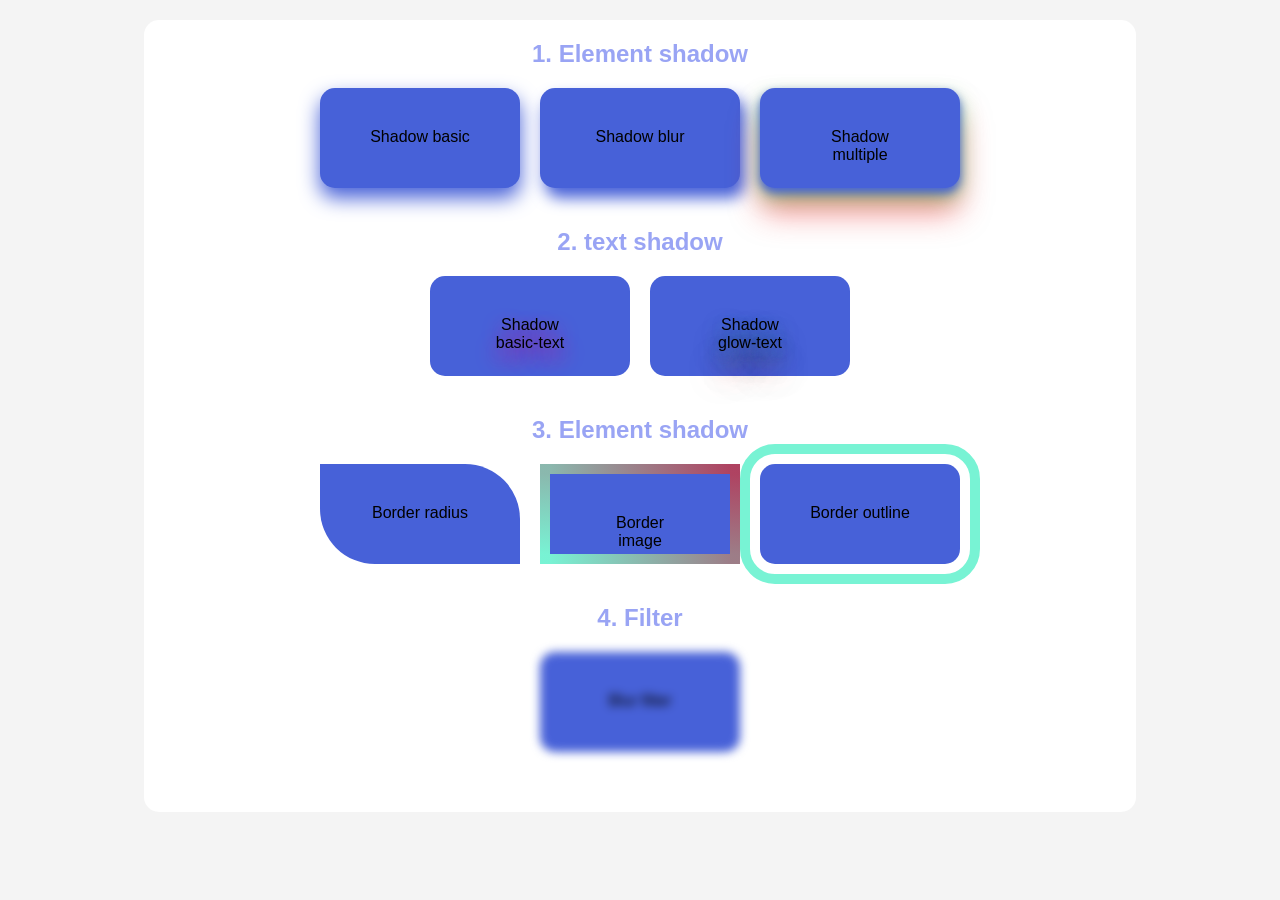
==== Decorative css/index.html @ 9cb76068 "initiall commit" ====
<!DOCTYPE html>
<html lang="en">
<head>
    <meta charset="UTF-8">
    <meta name="viewport" content="width=device-width, initial-scale=1.0">
    <title>Decorative css</title>
    <link rel="stylesheet" href="style.css">
</head>
<body>
    <div class="container">
        
        <section class="main-section">
            <h2 class="main-section-title">1. Element shadow</h2>
            <div class="example-row">
                <div class="example-box shadow-basic">Shadow basic</div>
                <div class="example-box shadow-blur">Shadow blur</div>
                <div class="example-box shadow-multiple">Shadow multiple</div>
            </div>
        </section>

        <section class="main-section">
            <h2 class="main-section-title">2. text shadow</h2>
            <div class="example-row">
                <div class="example-box shadow-basic-text">Shadow basic-text</div>
                <div class="example-box shadow-glow-text">Shadow glow-text</div>
                
            </div>
        </section>

        <section class="main-section">
            <h2 class="main-section-title">3. Element shadow</h2>
            <div class="example-row">
                <div class="example-box border-radius">Border radius</div>
                <div class="example-box border-image">Border image</div>
                <div class="example-box border-outline">Border outline</div>
            </div>
        </section>

        <section class="main-section">
            <h2 class="main-section-title">4. Filter</h2>
            <div class="example-row">
                <div class="example-box blur-filter">Blur filter</div>

            </div>
        </section>
    </div>
</body>
</html>
---- Decorative css/style.css ----
*{
    box-sizing: border-box;
    margin: 0;
    padding: 0;
}
body{
    font-family: Arial, sans-serif;
    background-color: #f4f4f4;
    padding: 20px;
    
}



.container{
    max-width: 80%;
    margin: auto;
    background: #fff;
    padding: 20px;
    border-radius: 15px;
}

.main-section{
    margin-bottom: 40px;
}
.main-section-title{
    text-align: center;
    color: #6677eeaa;
    margin-bottom: 20px;

}.example-row{
    display: flex;
    justify-content: center;
    gap: 20px;
}
.example-box{
    width: 200px;
    height: 100px;
    background-color: rgb(71, 97, 216);
    border-radius: 15px;
    text-align: center;
    padding: 40px 50px

}
.shadow-basic{
    box-shadow: 0px 10px 20px rgba(71, 97, 216);
    
}
.shadow-blur{
    box-shadow: 5px 10px 15px rgba(71, 97, 216);
}
.shadow-multiple{
    box-shadow: 
    0px 5px 10px rgba(71, 97, 216), 
    0px 10px 20px rgba(27, 201, 56, 0.5), 
    0px 25px 30px rgba(238, 42, 42, 0.5);
}
.shadow-basic-text{

    text-shadow: 0px 10px 20px rgb(214, 20, 140);

}
.shadow-glow-text{
    text-shadow:  0px 5px 10px rgba(71, 97, 216), 
    0px 10px 20px rgba(27, 201, 56, 0.5), 
    0px 25px 30px rgba(238, 42, 42, 0.5);
}

.border-radius{
    border-radius: 0 55px 0 55px;
}
.border-image{
    border: 10px solid;

    border-image: linear-gradient(45deg, #78f3d4, #af4261) 1;
}

.border-outline{
    outline: 10px solid #78f3d4;
    outline-offset: 10px;
}
.blur-filter{
    filter: blur(5px);
}
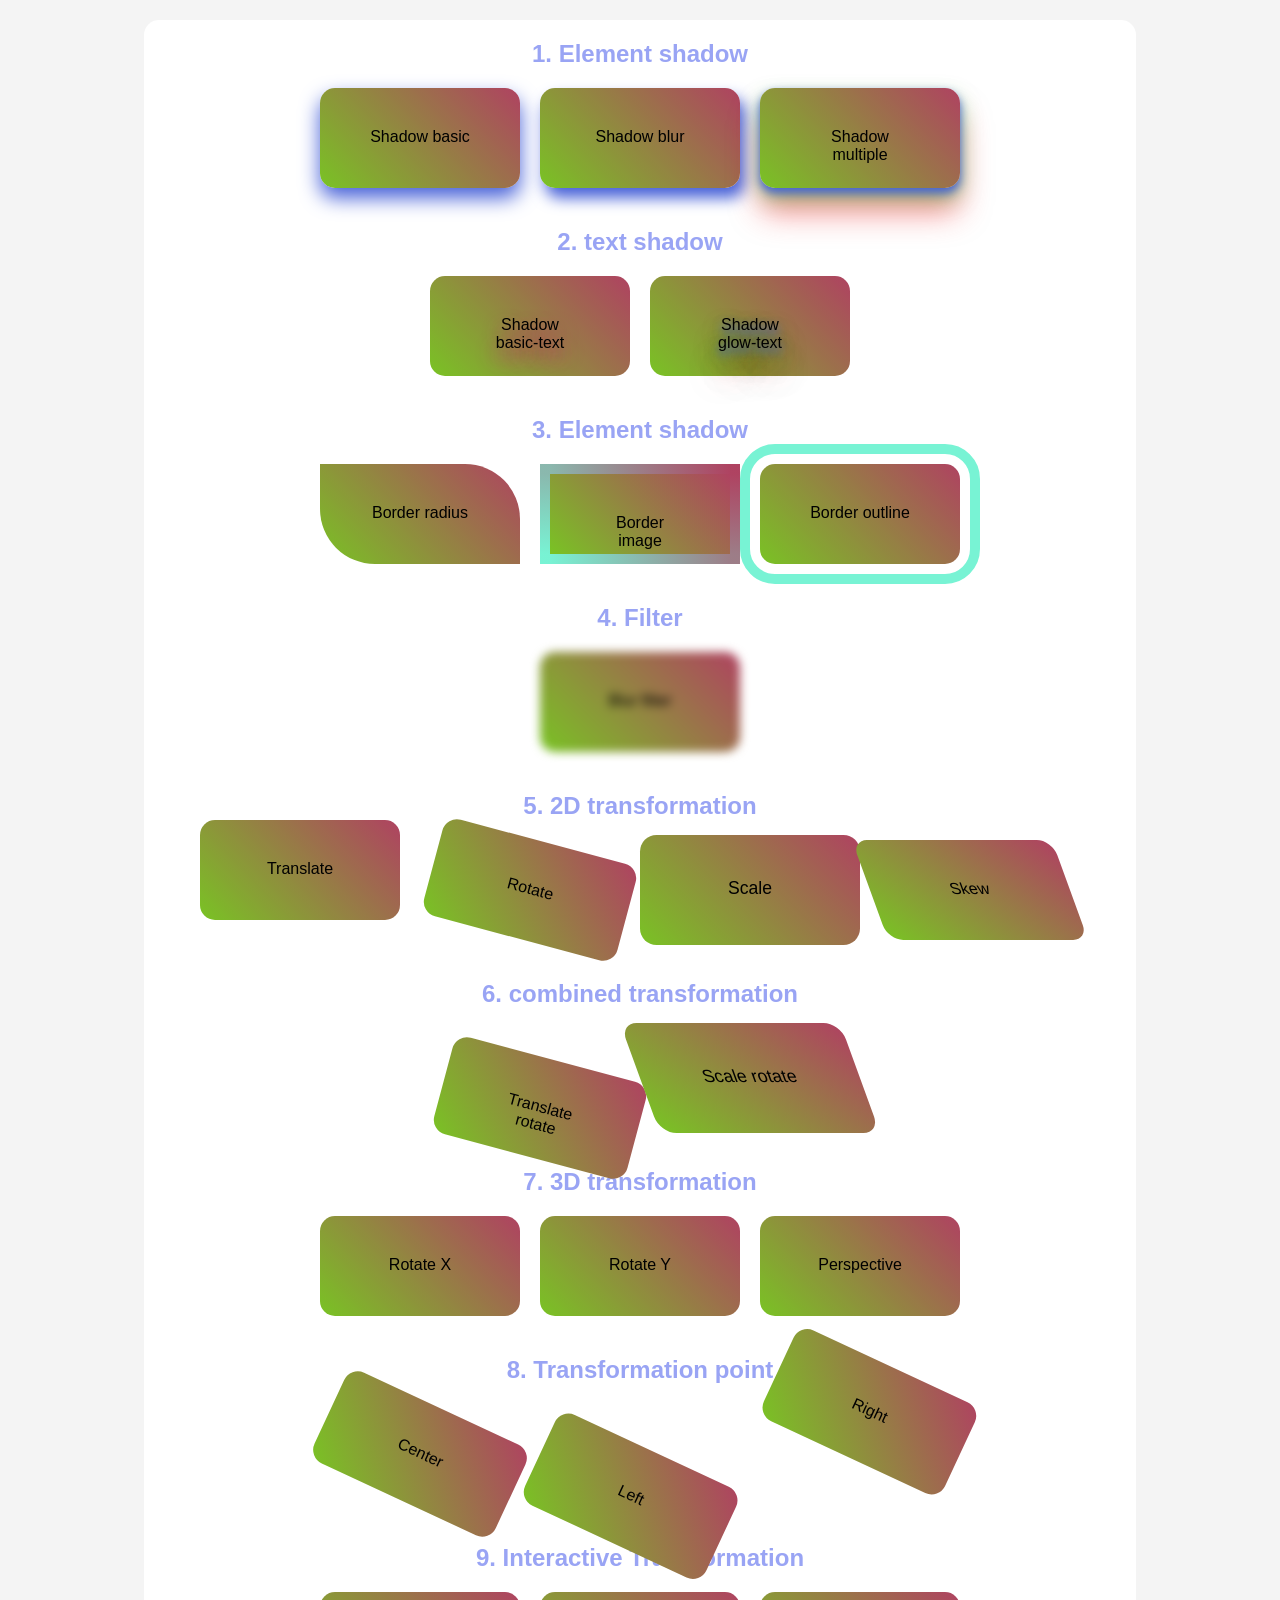
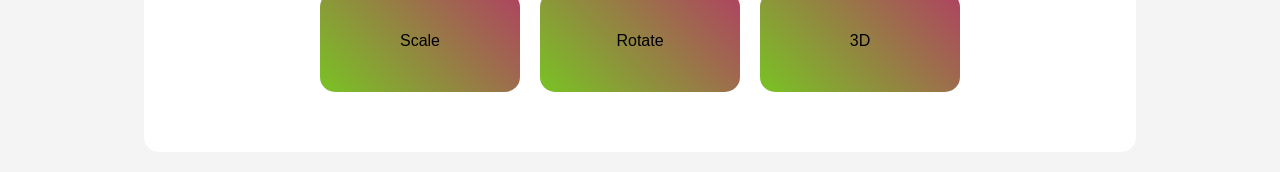
==== commit b8f5f53c: "feat: CSS Transformation" ====
--- a/Decorative css/index.html
+++ b/Decorative css/index.html
@@ -43,6 +43,56 @@
 
             </div>
         </section>
+
+        <section class="main-section">
+            <h2 class="main-section-title">5. 2D transformation</h2>
+            <div class="example-row">
+                <div class="example-box translate">Translate</div>
+                <div class="example-box rotate">Rotate</div>
+                <div class="example-box scale">Scale</div>
+                <div class="example-box skew">Skew</div>
+
+            </div>
+        </section>
+
+        <section class="main-section">
+            <h2 class="main-section-title">6. combined transformation</h2>
+            <div class="example-row">
+                <div class="example-box translate-rotate">Translate rotate</div>
+                <div class="example-box scale-rotate">Scale rotate</div>
+                
+
+            </div>
+        </section>
+
+        <section class="main-section">
+            <h2 class="main-section-title">7. 3D transformation</h2>
+            <div class="example-row">
+                <div class="example-box rotate-x">Rotate X</div>
+                <div class="example-box rotate-y">Rotate Y</div>
+                <div class="example-box perspective">Perspective</div>
+
+            </div>
+        </section>
+        <section class="main-section">
+            <h2 class="main-section-title">8. Transformation point</h2>
+            <div class="example-row">
+                <div class="example-box point-center">Center</div>
+                <div class="example-box point-left">Left</div>
+                <div class="example-box point-right">Right</div>
+
+            </div>
+        </section>
+
+        <section class="main-section">
+            <h2 class="main-section-title">9. Interactive Transformation</h2>
+            <div class="example-row">
+                <div class="example-box hover-scale">Scale</div>
+                <div class="example-box hover-rotate">Rotate</div>
+                <div class="example-box hover-3d">3D</div>
+
+            </div>
+        </section>
     </div>
 </body>
 </html>
--- a/Decorative css/style.css
+++ b/Decorative css/style.css
@@ -31,12 +31,13 @@
 }.example-row{
     display: flex;
     justify-content: center;
+    flex-wrap: wrap;
     gap: 20px;
 }
 .example-box{
     width: 200px;
     height: 100px;
-    background-color: rgb(71, 97, 216);
+    background: linear-gradient(45deg, #79c324, #af4261);
     border-radius: 15px;
     text-align: center;
     padding: 40px 50px
@@ -81,4 +82,58 @@
 }
 .blur-filter{
     filter: blur(5px);
+}
+.translate{
+    transform: translate(-10px, -20px);
+}
+.rotate{
+    transform: rotate(15deg);
+}
+.scale{
+    transform: scale(1.1);
+}
+.skew{
+    transform: skew(20deg);
+}
+.translate-rotate{
+    transform: translate(10px, 30px) rotate(15deg);
+}
+.scale-rotate{
+    transform: scale(1.1) skew(20deg);
+}
+.rotate-x:hover{
+    transform: rotateX(360deg);
+    transition: transform 1s ease;
+}
+.rotate-y:hover{
+    transform: rotateY(360deg);
+    transition: transform 1s ease;
+}
+.perspective:hover{
+    transform: perspective(500px) rotateY(20deg);
+    transition: transform 1s ease;
+}
+.point-center{
+    transform-origin: center;
+    transform: rotate(25deg);
+}
+.point-left{
+    transform-origin: left;
+    transform: rotate(25deg);
+}
+.point-right{
+    transform-origin: right;
+    transform: rotate(25deg);
+}
+.hover-scale:hover{
+    transition: transform 1.3s ease;
+    transform: scale(1.4);
+}
+.hover-rotate:hover{
+    transition: transform 1s ease;
+    transform: rotate(100deg);
+}
+.hover-3d:hover{
+    transition: transform 1s ease;
+    transform: perspective(50px) rotateY(20deg);
 }
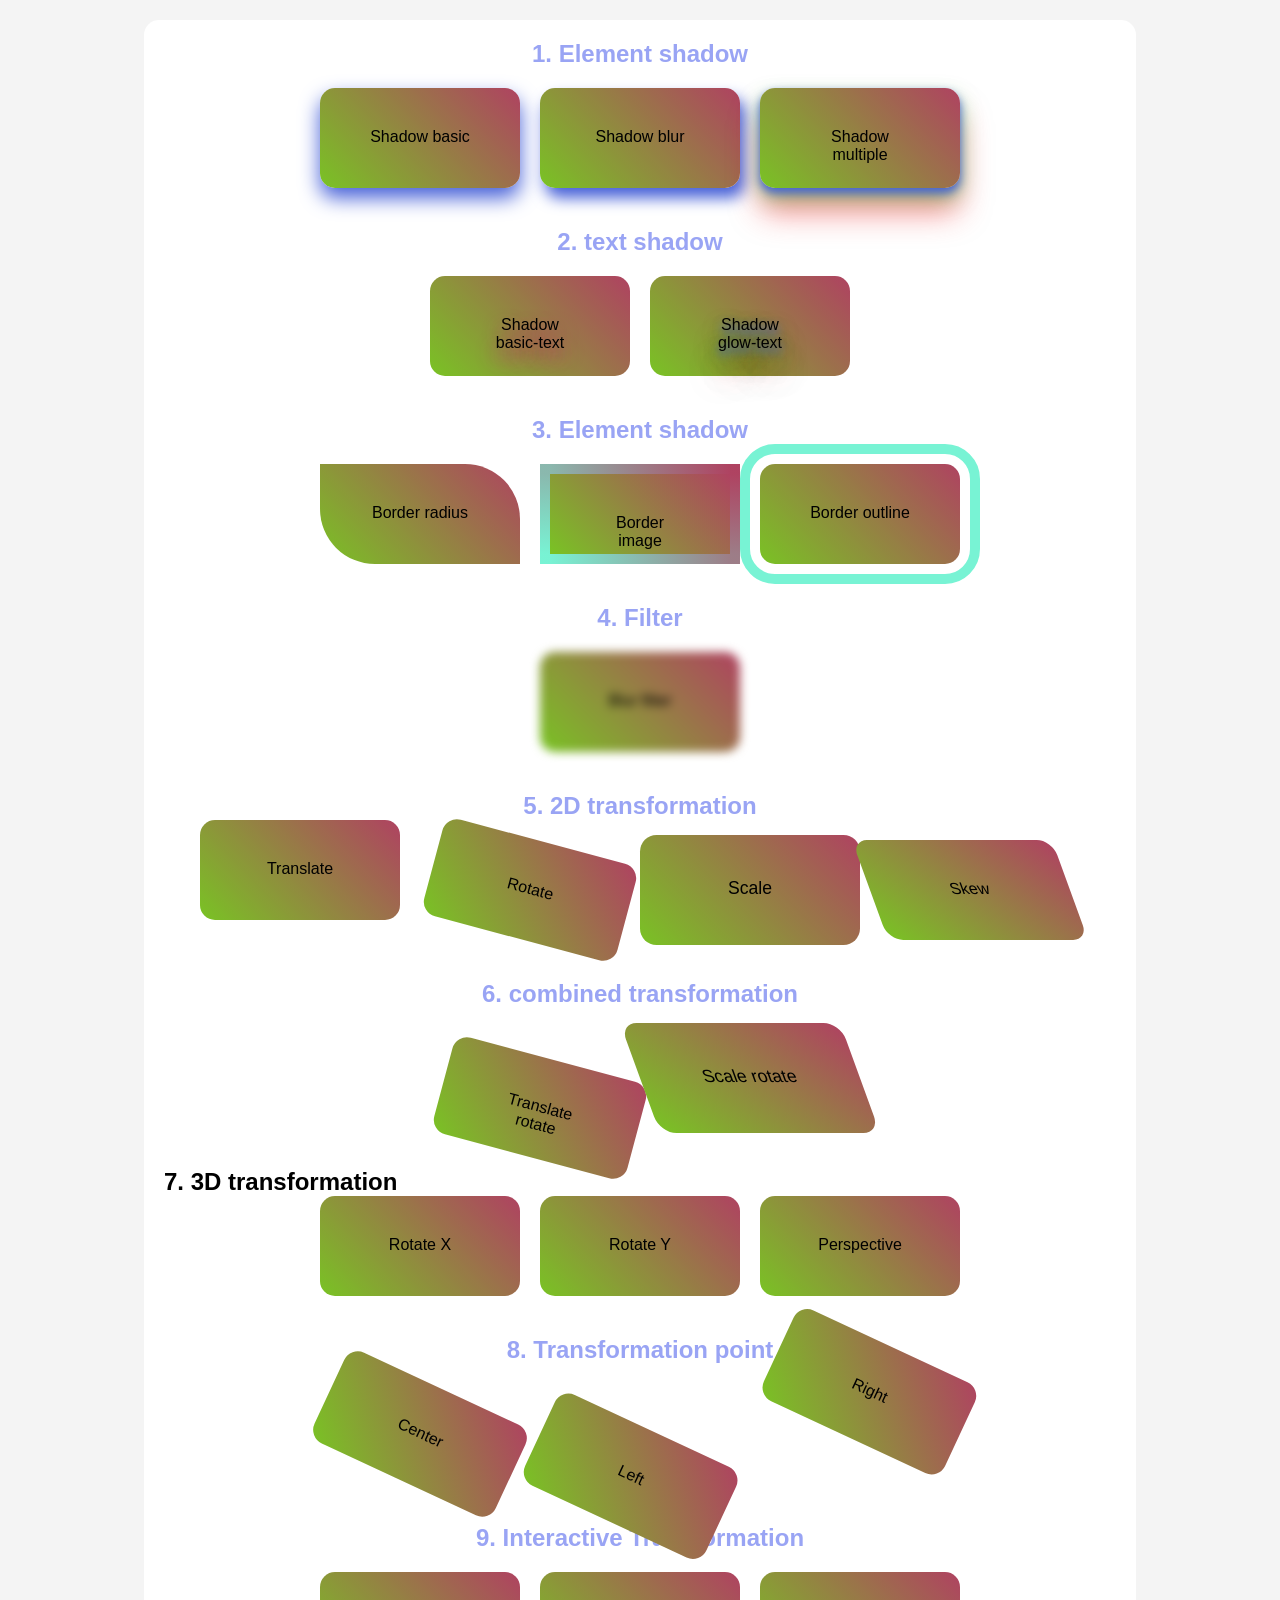
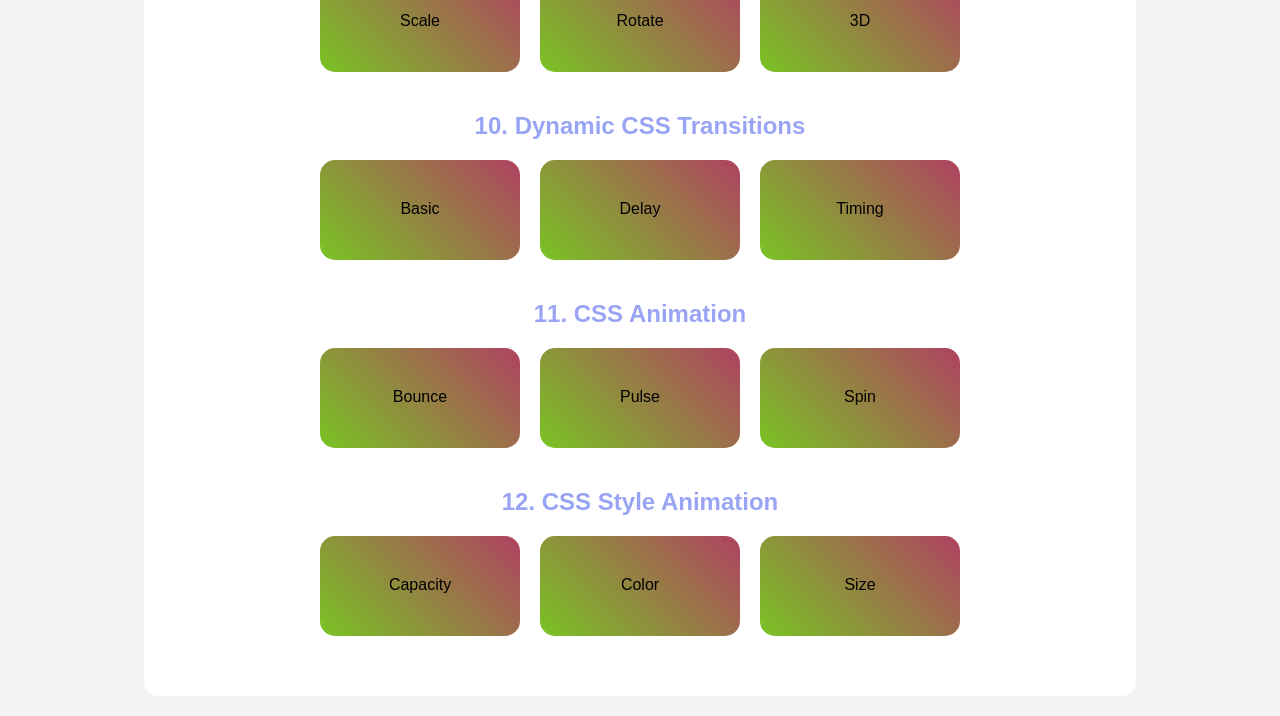
==== commit 59b17c73: "feat simple js and swiper" ====
--- a/Decorative css/index.html
+++ b/Decorative css/index.html
@@ -10,7 +10,7 @@
     <div class="container">
         
         <section class="main-section">
-            <h2 class="main-section-title">1. Element shadow</h2>
+            <h2 class="main-section__title">1. Element shadow</h2>
             <div class="example-row">
                 <div class="example-box shadow-basic">Shadow basic</div>
                 <div class="example-box shadow-blur">Shadow blur</div>
@@ -19,7 +19,7 @@
         </section>
 
         <section class="main-section">
-            <h2 class="main-section-title">2. text shadow</h2>
+            <h2 class="main-section__title">2. text shadow</h2>
             <div class="example-row">
                 <div class="example-box shadow-basic-text">Shadow basic-text</div>
                 <div class="example-box shadow-glow-text">Shadow glow-text</div>
@@ -28,7 +28,7 @@
         </section>
 
         <section class="main-section">
-            <h2 class="main-section-title">3. Element shadow</h2>
+            <h2 class="main-section__title">3. Element shadow</h2>
             <div class="example-row">
                 <div class="example-box border-radius">Border radius</div>
                 <div class="example-box border-image">Border image</div>
@@ -37,7 +37,7 @@
         </section>
 
         <section class="main-section">
-            <h2 class="main-section-title">4. Filter</h2>
+            <h2 class="main-section__title">4. Filter</h2>
             <div class="example-row">
                 <div class="example-box blur-filter">Blur filter</div>
 
@@ -45,7 +45,7 @@
         </section>
 
         <section class="main-section">
-            <h2 class="main-section-title">5. 2D transformation</h2>
+            <h2 class="main-section__title">5. 2D transformation</h2>
             <div class="example-row">
                 <div class="example-box translate">Translate</div>
                 <div class="example-box rotate">Rotate</div>
@@ -56,7 +56,7 @@
         </section>
 
         <section class="main-section">
-            <h2 class="main-section-title">6. combined transformation</h2>
+            <h2 class="main-section__title">6. combined transformation</h2>
             <div class="example-row">
                 <div class="example-box translate-rotate">Translate rotate</div>
                 <div class="example-box scale-rotate">Scale rotate</div>
@@ -66,7 +66,7 @@
         </section>
 
         <section class="main-section">
-            <h2 class="main-section-title">7. 3D transformation</h2>
+            <h2 class="main__section-title">7. 3D transformation</h2>
             <div class="example-row">
                 <div class="example-box rotate-x">Rotate X</div>
                 <div class="example-box rotate-y">Rotate Y</div>
@@ -75,7 +75,7 @@
             </div>
         </section>
         <section class="main-section">
-            <h2 class="main-section-title">8. Transformation point</h2>
+            <h2 class="main-section__title">8. Transformation point</h2>
             <div class="example-row">
                 <div class="example-box point-center">Center</div>
                 <div class="example-box point-left">Left</div>
@@ -85,7 +85,7 @@
         </section>
 
         <section class="main-section">
-            <h2 class="main-section-title">9. Interactive Transformation</h2>
+            <h2 class="main-section__title">9. Interactive Transformation</h2>
             <div class="example-row">
                 <div class="example-box hover-scale">Scale</div>
                 <div class="example-box hover-rotate">Rotate</div>
@@ -93,6 +93,36 @@
 
             </div>
         </section>
+
+        <section class="main-section">
+            <h2 class="main-section__title">10. Dynamic CSS Transitions </h2>
+            <div class="example-row">
+                <div class="example-box transition-basic">Basic</div>
+                <div class="example-box transition-delay">Delay</div>
+                <div class="example-box transition-timing">Timing</div>
+
+            </div>
+        </section>
+
+        <section class="main-section">
+            <h2 class="main-section__title">11. CSS Animation </h2>
+            <div class="example-row">
+                <div class="example-box animation-bounce">Bounce</div>
+                <div class="example-box animation-pulse">Pulse</div>
+                <div class="example-box animation-spin">Spin</div>
+
+            </div>
+        </section>
+
+        <section class="main-section">
+            <h2 class="main-section__title">12. CSS Style Animation </h2>
+            <div class="example-row">
+                <div class="example-box opacity-an">Capacity</div>
+                <div class="example-box color-animation">Color</div>
+                <div class="example-box size-animation">Size</div>
+
+            </div>
+        </section>
     </div>
 </body>
 </html>
--- a/Decorative css/style.css
+++ b/Decorative css/style.css
@@ -23,7 +23,7 @@
 .main-section{
     margin-bottom: 40px;
 }
-.main-section-title{
+.main-section__title{
     text-align: center;
     color: #6677eeaa;
     margin-bottom: 20px;
@@ -136,4 +136,76 @@
 .hover-3d:hover{
     transition: transform 1s ease;
     transform: perspective(50px) rotateY(20deg);
-}+}
+.transition-basic{
+    transition: 1s ease-in-out
+}
+.transition-basic:hover{
+    background: linear-gradient(45deg, #ff6b6b, #65d6f0);
+    transform: scale(1.5);
+}
+.transition-delay{
+    transition: all 2s ease-in-out;
+}
+.transition-delay:hover{
+    background: linear-gradient(45deg, #ff6b6b, #65d6f0);
+    transform: translateX(20px);
+}
+.transition-timing{
+    transition: all 2s ease-in-out;
+    
+}
+.transition-timing:hover{
+    background: linear-gradient(45deg, #ff6b6b, #65d6f0);
+    transform: rotate(20deg);
+}
+.animation-bounce{
+    animation: bounce 2s infinite;
+}
+@keyframes bounce{
+    0%, 100%{
+        transform: translateY(0);
+    }
+    50%{
+        transform: translateY(-20px);
+    }
+    100%{
+        transform: translateY(0);
+    }
+}
+.animation-pulse{
+    animation: pulse 2s infinite;
+}
+@keyframes pulse{
+    0%, 100%{
+        transform: scale(1);
+    }
+    50%{
+        transform: scale(1.1);
+    }
+}
+.animation-spin{
+    animation: spin 2s linear infinite;
+}
+@keyframes spin{
+    0%{
+        transform: rotate(0deg);
+    }
+    100%{
+        transform: rotate(360deg);
+    }
+}
+.opacity-animation{
+    animation: opacity 3s ease-in-out;
+}
+.opacity-animation:hover{
+    opacity: 0.5;
+    transform: translateY(-20px);
+}
+.color-transition{
+    animation: colorChange 3s ease-in-out;
+}
+.color-transition:hover{
+    color:#ff6b6b
+    background: linear-gradient(45deg, #ff6b6b, #65d6f0);
+}
